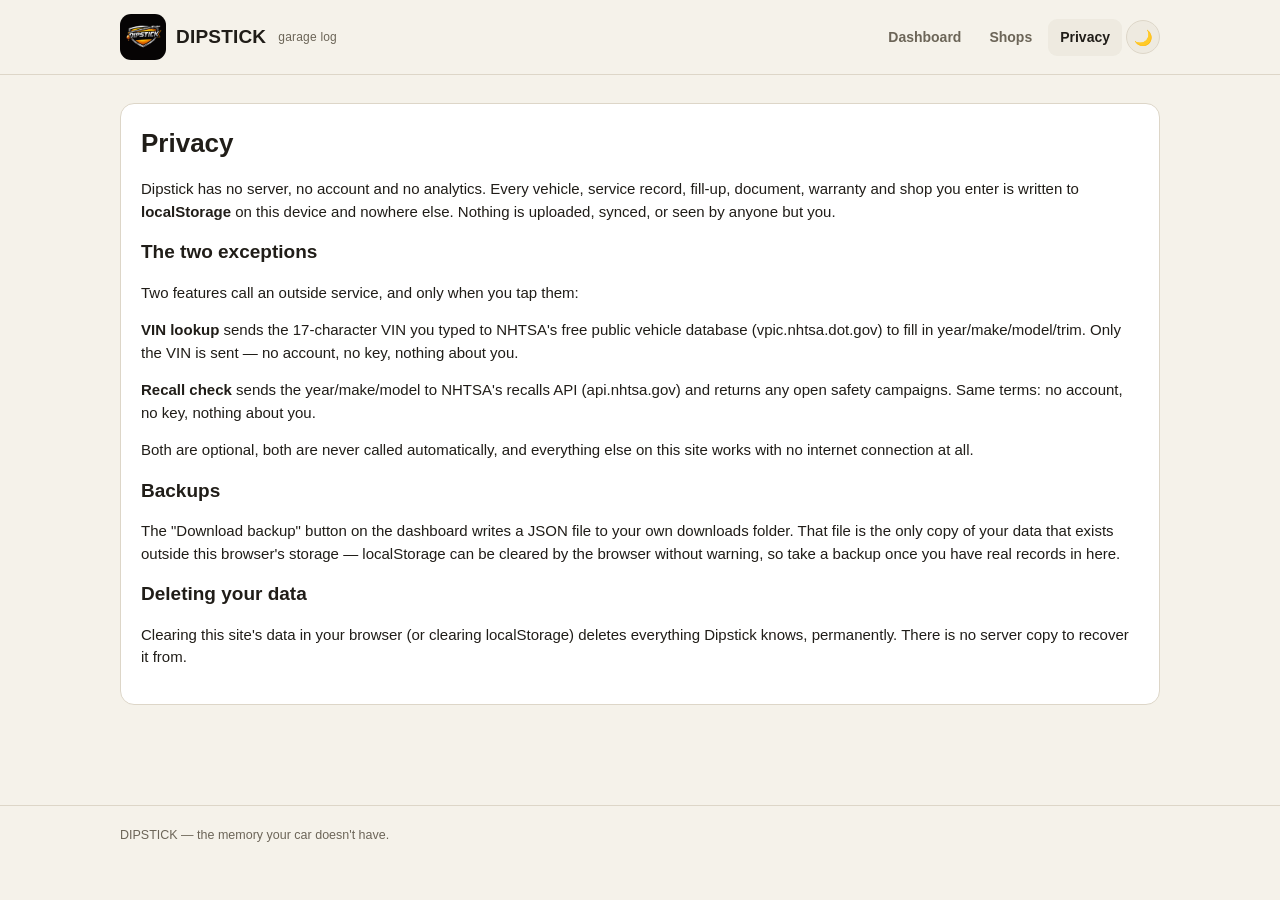
==== privacy.html @ 311d516f "Initial commit: Dipstick garage log app Vehicle maintenance tracker - local-only storage, no server." ====
<!doctype html>
<html lang="en">
<head>
<meta charset="utf-8">
<script>(function(){try{var t=localStorage.getItem('dipstick.theme');if(t==='light'||t==='dark')document.documentElement.setAttribute('data-theme',t);}catch(e){}})();</script>
<meta name="viewport" content="width=device-width, initial-scale=1, viewport-fit=cover">
<title>Dipstick — Privacy</title>
<link rel="manifest" href="manifest.json">
<meta name="theme-color" content="#0b0d10">
<link rel="icon" href="favicon.png">
<link rel="stylesheet" href="app.css">
</head>
<body>
<header>
  <div class="wrap">
    <a class="brand" href="index.html"><img class="mark" src="logo-mark.png" alt="Dipstick logo">DIPSTICK<span class="tag">garage log</span></a>
    <nav><a href="index.html">Dashboard</a><a href="providers.html">Shops</a><a href="privacy.html" class="active">Privacy</a><button id="themeToggle" class="theme-toggle" type="button" aria-label="Toggle theme"></button></nav>
  </div>
</header>
<main><div class="wrap">
  <div class="panel">
    <h1>Privacy</h1>
    <p>Dipstick has no server, no account and no analytics. Every vehicle, service record, fill-up, document, warranty and shop you enter is written to <b>localStorage</b> on this device and nowhere else. Nothing is uploaded, synced, or seen by anyone but you.</p>
    <h2>The two exceptions</h2>
    <p>Two features call an outside service, and only when you tap them:</p>
    <p><b>VIN lookup</b> sends the 17-character VIN you typed to NHTSA's free public vehicle database (vpic.nhtsa.dot.gov) to fill in year/make/model/trim. Only the VIN is sent — no account, no key, nothing about you.</p>
    <p><b>Recall check</b> sends the year/make/model to NHTSA's recalls API (api.nhtsa.gov) and returns any open safety campaigns. Same terms: no account, no key, nothing about you.</p>
    <p>Both are optional, both are never called automatically, and everything else on this site works with no internet connection at all.</p>
    <h2>Backups</h2>
    <p>The "Download backup" button on the dashboard writes a JSON file to your own downloads folder. That file is the only copy of your data that exists outside this browser's storage — localStorage can be cleared by the browser without warning, so take a backup once you have real records in here.</p>
    <h2>Deleting your data</h2>
    <p>Clearing this site's data in your browser (or clearing localStorage) deletes everything Dipstick knows, permanently. There is no server copy to recover it from.</p>
  </div>
</div></main>
<footer><div class="wrap"><span>DIPSTICK — the memory your car doesn't have.</span></div></footer>
<script src="app.js"></script>
<script>window.DIPSTICK.initThemeToggle(document.getElementById('themeToggle'));</script>
</body>
</html>
---- app.css ----
/* DIPSTICK — shared styles. Dark, dense, garage-note aesthetic — with a
   light counterpart for anyone who'd rather read it on paper than in a bay.
   Dark is the native default (bare :root); light only applies when the
   system prefers it AND the user hasn't explicitly chosen dark, or when
   the in-app toggle has explicitly picked light. See app.js theme*(). */
:root{
  --bg:#0b0d10; --panel:#14171b; --panel2:#191d22; --line:#252a31;
  --text:#e8eaed; --muted:#939aa6; --accent:#ff8a3d; --accent2:#3ddc97;
  --red:#ff5d5d; --yellow:#ffc94d; --green:#3ddc97; --radius:14px;
  --input-bg:#0f1216; --header-bg:rgba(11,13,16,.92);
  --ok-bg:#123326; --warn-bg:#3a2f10; --bad-bg:#3a1414; --none-bg:#20242a;
  --hover-line:#3a4048; --danger-line:#4a2323; --photo-bg:#1c2026;
  font-family:-apple-system,BlinkMacSystemFont,"Segoe UI",Roboto,Helvetica,Arial,sans-serif;
}
@media (prefers-color-scheme: light){
  :root:not([data-theme="dark"]){
    --bg:#f5f2ea; --panel:#ffffff; --panel2:#eeeae0; --line:#ddd6c8;
    --text:#201d18; --muted:#6c6558; --accent:#c85a22; --accent2:#2f7d5b;
    --red:#a13d3d; --yellow:#8a6a1f; --green:#2f7d5b;
    --input-bg:#faf8f3; --header-bg:rgba(245,242,234,.92);
    --ok-bg:#e2efe6; --warn-bg:#f3ecd6; --bad-bg:#f4e3e0; --none-bg:#eeeae0;
    --hover-line:#c9c2b3; --danger-line:#e0b8b0; --photo-bg:#eeeae0;
  }
}
:root[data-theme="dark"]{
  --bg:#0b0d10; --panel:#14171b; --panel2:#191d22; --line:#252a31;
  --text:#e8eaed; --muted:#939aa6; --accent:#ff8a3d; --accent2:#3ddc97;
  --red:#ff5d5d; --yellow:#ffc94d; --green:#3ddc97;
  --input-bg:#0f1216; --header-bg:rgba(11,13,16,.92);
  --ok-bg:#123326; --warn-bg:#3a2f10; --bad-bg:#3a1414; --none-bg:#20242a;
  --hover-line:#3a4048; --danger-line:#4a2323; --photo-bg:#1c2026;
}
:root[data-theme="light"]{
  --bg:#f5f2ea; --panel:#ffffff; --panel2:#eeeae0; --line:#ddd6c8;
  --text:#201d18; --muted:#6c6558; --accent:#c85a22; --accent2:#2f7d5b;
  --red:#a13d3d; --yellow:#8a6a1f; --green:#2f7d5b;
  --input-bg:#faf8f3; --header-bg:rgba(245,242,234,.92);
  --ok-bg:#e2efe6; --warn-bg:#f3ecd6; --bad-bg:#f4e3e0; --none-bg:#eeeae0;
  --hover-line:#c9c2b3; --danger-line:#e0b8b0; --photo-bg:#eeeae0;
}
*{box-sizing:border-box}
html,body{margin:0;padding:0;background:var(--bg);color:var(--text)}
body{line-height:1.5;font-size:15px}
a{color:inherit}
.wrap{max-width:1080px;margin:0 auto;padding:0 20px}
header{border-bottom:1px solid var(--line);position:sticky;top:0;background:var(--header-bg);backdrop-filter:blur(6px);z-index:20}
header .wrap{display:flex;align-items:center;gap:24px;padding:calc(14px + env(safe-area-inset-top)) 20px 14px;flex-wrap:wrap}
.brand{display:flex;align-items:center;gap:10px;font-weight:800;font-size:19px;letter-spacing:.2px;text-decoration:none;color:var(--text)}
.brand .mark{width:46px;height:46px;border-radius:11px;object-fit:cover;display:block;flex-shrink:0}
.brand .tag{font-weight:500;color:var(--muted);font-size:12px;margin-left:2px}
nav{display:flex;align-items:center;gap:4px;margin-left:auto;flex-wrap:wrap}
nav a{padding:8px 12px;border-radius:9px;text-decoration:none;color:var(--muted);font-size:14px;font-weight:600}
nav a:hover,nav a.active{background:var(--panel2);color:var(--text)}
.theme-toggle{width:34px;height:34px;flex-shrink:0;margin-left:auto;padding:0;display:inline-flex;align-items:center;justify-content:center;background:var(--panel2);border:1px solid var(--line);border-radius:99px;color:var(--text);font-size:15px;line-height:1;cursor:pointer}
.theme-toggle:hover{border-color:var(--accent)}
main{padding:28px 0 max(80px, calc(28px + env(safe-area-inset-bottom)))}
.kicker{text-transform:uppercase;letter-spacing:.08em;font-size:11px;color:var(--accent);font-weight:700;margin-bottom:6px}
h1{font-size:26px;margin:0 0 6px}
h2{font-size:19px;margin:0 0 10px}
h3{font-size:15px;margin:0 0 8px}
p.muted,.muted{color:var(--muted)}
.panel{background:var(--panel);border:1px solid var(--line);border-radius:var(--radius);padding:20px;margin-bottom:20px}
.grid{display:grid;gap:16px}
.grid.cols-2{grid-template-columns:repeat(auto-fit,minmax(260px,1fr))}
.grid.cols-3{grid-template-columns:repeat(auto-fit,minmax(200px,1fr))}
.stat{background:var(--panel2);border:1px solid var(--line);border-radius:10px;padding:14px}
.stat .n{font-size:22px;font-weight:800}
.stat .l{font-size:12px;color:var(--muted);text-transform:uppercase;letter-spacing:.05em}
.field{display:flex;flex-direction:column;gap:6px;margin-bottom:12px}
.field.full{grid-column:1/-1}
.field label{font-size:12px;color:var(--muted);font-weight:600}
input,select,textarea{background:var(--input-bg);border:1px solid var(--line);color:var(--text);border-radius:9px;padding:10px 12px;font-size:14px;font-family:inherit}
input:focus,select:focus,textarea:focus{outline:2px solid var(--accent);outline-offset:1px}
form.form-grid{display:grid;grid-template-columns:repeat(auto-fit,minmax(160px,1fr));gap:12px}
.btn{background:var(--panel2);border:1px solid var(--line);color:var(--text);padding:9px 16px;border-radius:9px;font-weight:700;font-size:13.5px;cursor:pointer}
.btn:hover{border-color:var(--hover-line)}
.btn.primary{background:var(--accent);border-color:var(--accent);color:#1a0f05}
.btn.primary:hover{filter:brightness(1.08)}
.btn.danger{color:var(--red);border-color:var(--danger-line)}
.btn.sm{padding:6px 11px;font-size:12.5px}
.btn:disabled{opacity:.45;cursor:not-allowed}
.btn:disabled:hover{border-color:var(--line);filter:none}
.pill{display:inline-flex;align-items:center;gap:5px;padding:3px 10px;border-radius:99px;font-size:11.5px;font-weight:700;text-transform:uppercase;letter-spacing:.03em}
.pill.ok{background:var(--ok-bg);color:var(--green)}
.pill.soon{background:var(--warn-bg);color:var(--yellow)}
.pill.overdue{background:var(--bad-bg);color:var(--red)}
.pill.none,.pill.untracked{background:var(--none-bg);color:var(--muted)}
.vehicle-card{background:var(--panel2);border:1px solid var(--line);border-radius:12px;padding:16px;display:flex;flex-direction:column;gap:10px;text-decoration:none;color:var(--text)}
.vehicle-card:hover{border-color:var(--accent)}
.vehicle-card .photo{width:100%;height:130px;border-radius:9px;object-fit:cover;background:var(--photo-bg)}
.vehicle-card .title{font-weight:800;font-size:16px}
.vehicle-card .sub{color:var(--muted);font-size:12.5px}
.row{display:flex;align-items:center;justify-content:space-between;gap:10px;padding:10px 0;border-bottom:1px solid var(--line)}
.row:last-child{border-bottom:none}
table{width:100%;border-collapse:collapse;font-size:13.5px}
th,td{text-align:left;padding:8px 6px;border-bottom:1px solid var(--line)}
th{color:var(--muted);font-weight:700;font-size:11.5px;text-transform:uppercase;letter-spacing:.04em}
.due-item{display:flex;align-items:center;gap:12px;padding:11px 0;border-bottom:1px solid var(--line)}
.due-item:last-child{border-bottom:none}
.due-item .t{font-weight:700;font-size:14px}
.due-item .d{color:var(--muted);font-size:12.5px}
.toast{position:fixed;bottom:calc(22px + env(safe-area-inset-bottom));left:50%;transform:translateX(-50%) translateY(20px);background:var(--photo-bg);border:1px solid var(--line);padding:12px 18px;border-radius:10px;opacity:0;pointer-events:none;transition:.25s;font-size:13.5px;z-index:50}
.toast.show{opacity:1;transform:translateX(-50%) translateY(0)}
.tabs{display:flex;gap:6px;border-bottom:1px solid var(--line);margin-bottom:18px;flex-wrap:wrap}
.tabs button{background:none;border:none;color:var(--muted);font-weight:700;font-size:13.5px;padding:10px 4px;cursor:pointer;border-bottom:2px solid transparent}
.tabs button.active{color:var(--text);border-color:var(--accent)}
.tab-panel{display:none}
.tab-panel.active{display:block}
.empty-note{color:var(--muted);font-size:13px;padding:14px 0}
footer{border-top:1px solid var(--line);padding:20px 0;color:var(--muted);font-size:12.5px}
footer .wrap{display:flex;justify-content:space-between;flex-wrap:wrap;gap:10px}
.badge-count{background:var(--red);color:#fff;border-radius:99px;font-size:10.5px;padding:1px 6px;margin-left:6px}
.disclosure{border:1px solid var(--line);border-radius:10px;overflow:hidden;margin-top:8px}
.disclosure summary{cursor:pointer;padding:10px 14px;font-weight:700;font-size:13px;color:var(--muted)}
.disclosure[open] summary{color:var(--text)}
.disclosure .inner{padding:0 14px 14px;font-size:13px;color:var(--muted)}
@media print{
  header,footer,nav,.no-print{display:none!important}
  body{background:#fff;color:#000}
  #printArea{display:block!important}
}
#printArea{display:none}
.photo-strip{display:flex;gap:8px;flex-wrap:wrap}
.photo-strip img{width:64px;height:64px;object-fit:cover;border-radius:8px;border:1px solid var(--line)}
.storage-meter{height:6px;background:var(--panel2);border-radius:99px;overflow:hidden;margin-top:6px}
.storage-meter i{display:block;height:100%;background:var(--accent)}
.recall-box{text-align:right}
.table-scroll{overflow-x:auto;-webkit-overflow-scrolling:touch;margin:0 -2px}
.table-scroll table{min-width:480px}

/* --- phone layout: single-row scrolling tabs, a nav that reads cleanly once
   it wraps under the brand, and tables that scroll sideways instead of
   squeezing every cell onto three lines. --- */
@media (max-width:640px){
  header .wrap{padding:calc(12px + env(safe-area-inset-top)) 16px 12px}
  nav{margin-left:0;width:100%;justify-content:flex-start;gap:2px}
  nav a{padding:8px 6px}
  .theme-toggle{margin-left:auto}
  .tabs{flex-wrap:nowrap;overflow-x:auto;-webkit-overflow-scrolling:touch;padding-bottom:2px}
  .tabs button{flex:0 0 auto;white-space:nowrap}
  .recall-box{text-align:left}
  main{padding-top:20px}
  .panel{padding:16px}
  h1{font-size:22px}
}
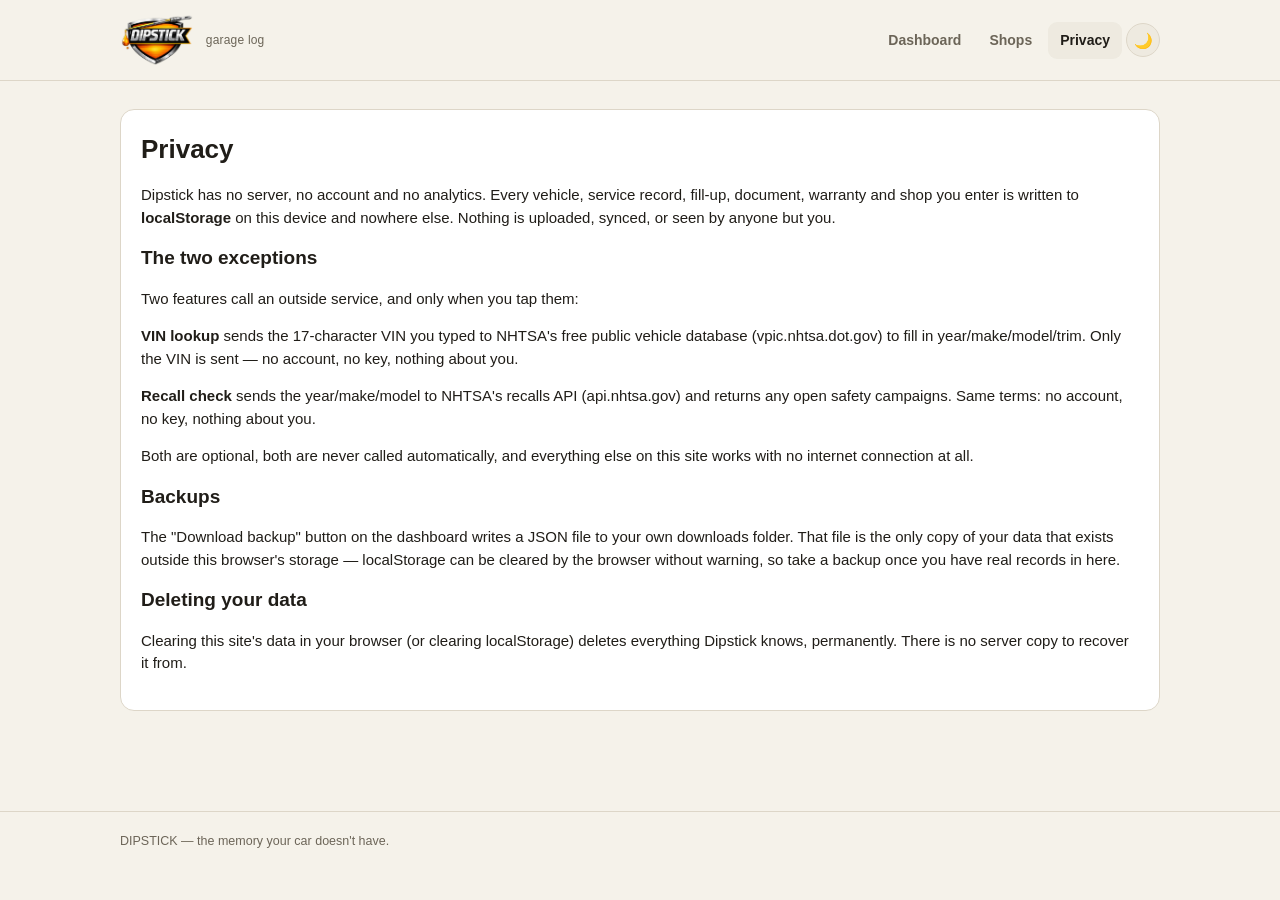
==== commit 5042b9df: "Swap header logo for full badge/wordmark mark" ====
--- a/privacy.html
+++ b/privacy.html
@@ -13,7 +13,7 @@
 <body>
 <header>
   <div class="wrap">
-    <a class="brand" href="index.html"><img class="mark" src="logo-mark.png" alt="Dipstick logo">DIPSTICK<span class="tag">garage log</span></a>
+    <a class="brand" href="index.html"><img class="mark" src="logo-mark.png" alt="Dipstick"><span class="tag">garage log</span></a>
     <nav><a href="index.html">Dashboard</a><a href="providers.html">Shops</a><a href="privacy.html" class="active">Privacy</a><button id="themeToggle" class="theme-toggle" type="button" aria-label="Toggle theme"></button></nav>
   </div>
 </header>
--- a/app.css
+++ b/app.css
@@ -46,7 +46,7 @@
 header{border-bottom:1px solid var(--line);position:sticky;top:0;background:var(--header-bg);backdrop-filter:blur(6px);z-index:20}
 header .wrap{display:flex;align-items:center;gap:24px;padding:calc(14px + env(safe-area-inset-top)) 20px 14px;flex-wrap:wrap}
 .brand{display:flex;align-items:center;gap:10px;font-weight:800;font-size:19px;letter-spacing:.2px;text-decoration:none;color:var(--text)}
-.brand .mark{width:46px;height:46px;border-radius:11px;object-fit:cover;display:block;flex-shrink:0}
+.brand .mark{height:52px;width:auto;object-fit:contain;display:block;flex-shrink:0}
 .brand .tag{font-weight:500;color:var(--muted);font-size:12px;margin-left:2px}
 nav{display:flex;align-items:center;gap:4px;margin-left:auto;flex-wrap:wrap}
 nav a{padding:8px 12px;border-radius:9px;text-decoration:none;color:var(--muted);font-size:14px;font-weight:600}
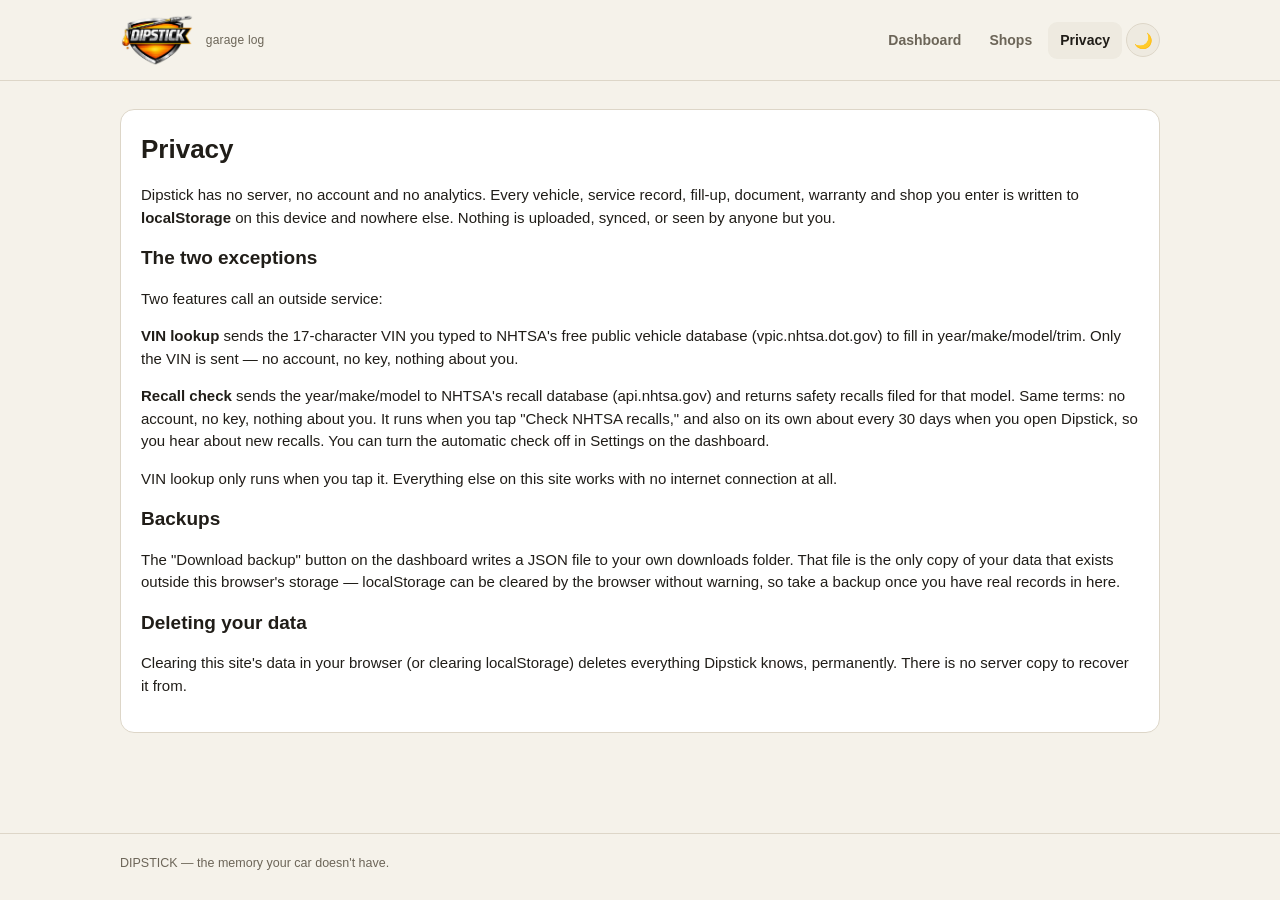
==== commit c8b02be0: "Automatic 30-day recall re-check with Settings toggle" ====
--- a/privacy.html
+++ b/privacy.html
@@ -8,7 +8,7 @@
 <link rel="manifest" href="manifest.json">
 <meta name="theme-color" content="#0b0d10">
 <link rel="icon" href="favicon.png">
-<link rel="stylesheet" href="app.css">
+<link rel="stylesheet" href="app.css?v=20261012c">
 </head>
 <body>
 <header>
@@ -22,10 +22,10 @@
     <h1>Privacy</h1>
     <p>Dipstick has no server, no account and no analytics. Every vehicle, service record, fill-up, document, warranty and shop you enter is written to <b>localStorage</b> on this device and nowhere else. Nothing is uploaded, synced, or seen by anyone but you.</p>
     <h2>The two exceptions</h2>
-    <p>Two features call an outside service, and only when you tap them:</p>
+    <p>Two features call an outside service:</p>
     <p><b>VIN lookup</b> sends the 17-character VIN you typed to NHTSA's free public vehicle database (vpic.nhtsa.dot.gov) to fill in year/make/model/trim. Only the VIN is sent — no account, no key, nothing about you.</p>
-    <p><b>Recall check</b> sends the year/make/model to NHTSA's recalls API (api.nhtsa.gov) and returns any open safety campaigns. Same terms: no account, no key, nothing about you.</p>
-    <p>Both are optional, both are never called automatically, and everything else on this site works with no internet connection at all.</p>
+    <p><b>Recall check</b> sends the year/make/model to NHTSA's recall database (api.nhtsa.gov) and returns safety recalls filed for that model. Same terms: no account, no key, nothing about you. It runs when you tap "Check NHTSA recalls," and also on its own about every 30 days when you open Dipstick, so you hear about new recalls. You can turn the automatic check off in Settings on the dashboard.</p>
+    <p>VIN lookup only runs when you tap it. Everything else on this site works with no internet connection at all.</p>
     <h2>Backups</h2>
     <p>The "Download backup" button on the dashboard writes a JSON file to your own downloads folder. That file is the only copy of your data that exists outside this browser's storage — localStorage can be cleared by the browser without warning, so take a backup once you have real records in here.</p>
     <h2>Deleting your data</h2>
@@ -33,7 +33,7 @@
   </div>
 </div></main>
 <footer><div class="wrap"><span>DIPSTICK — the memory your car doesn't have.</span></div></footer>
-<script src="app.js"></script>
+<script src="app.js?v=20261012c"></script>
 <script>window.DIPSTICK.initThemeToggle(document.getElementById('themeToggle'));</script>
 </body>
 </html>
